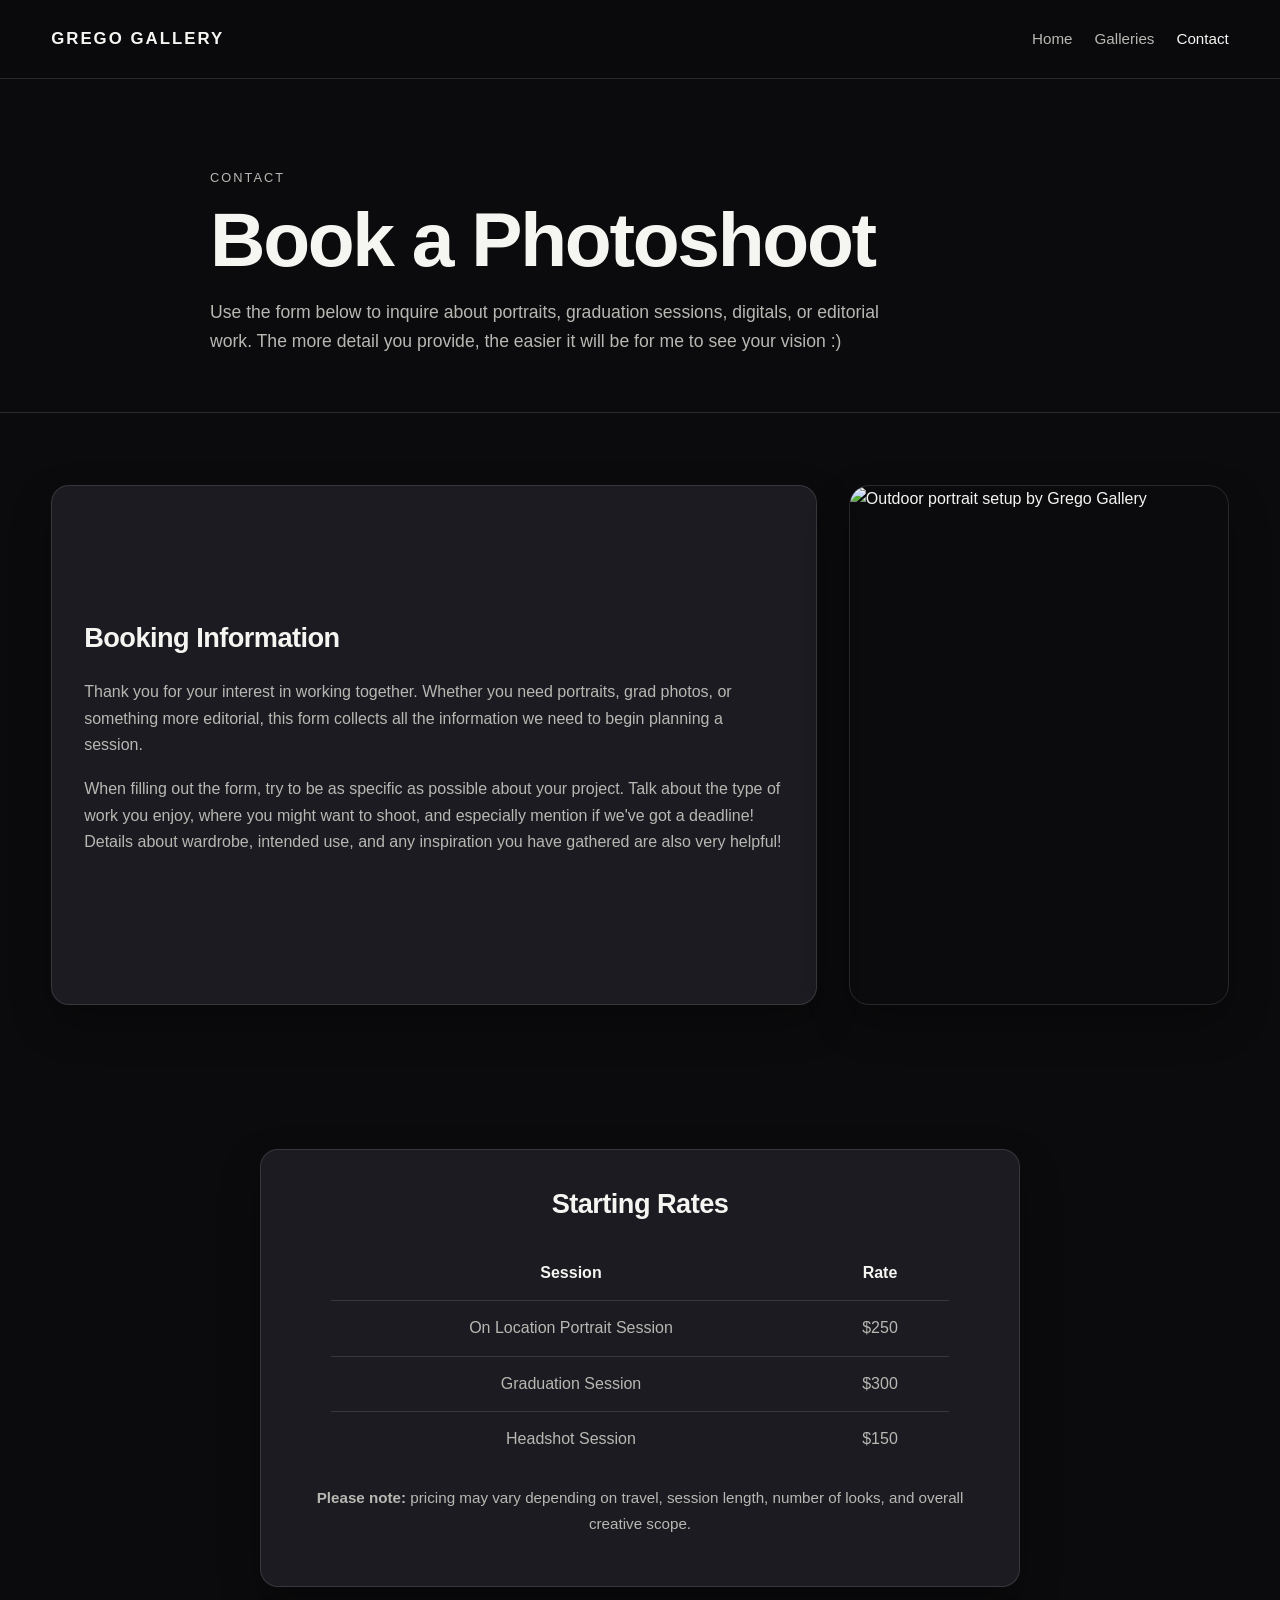
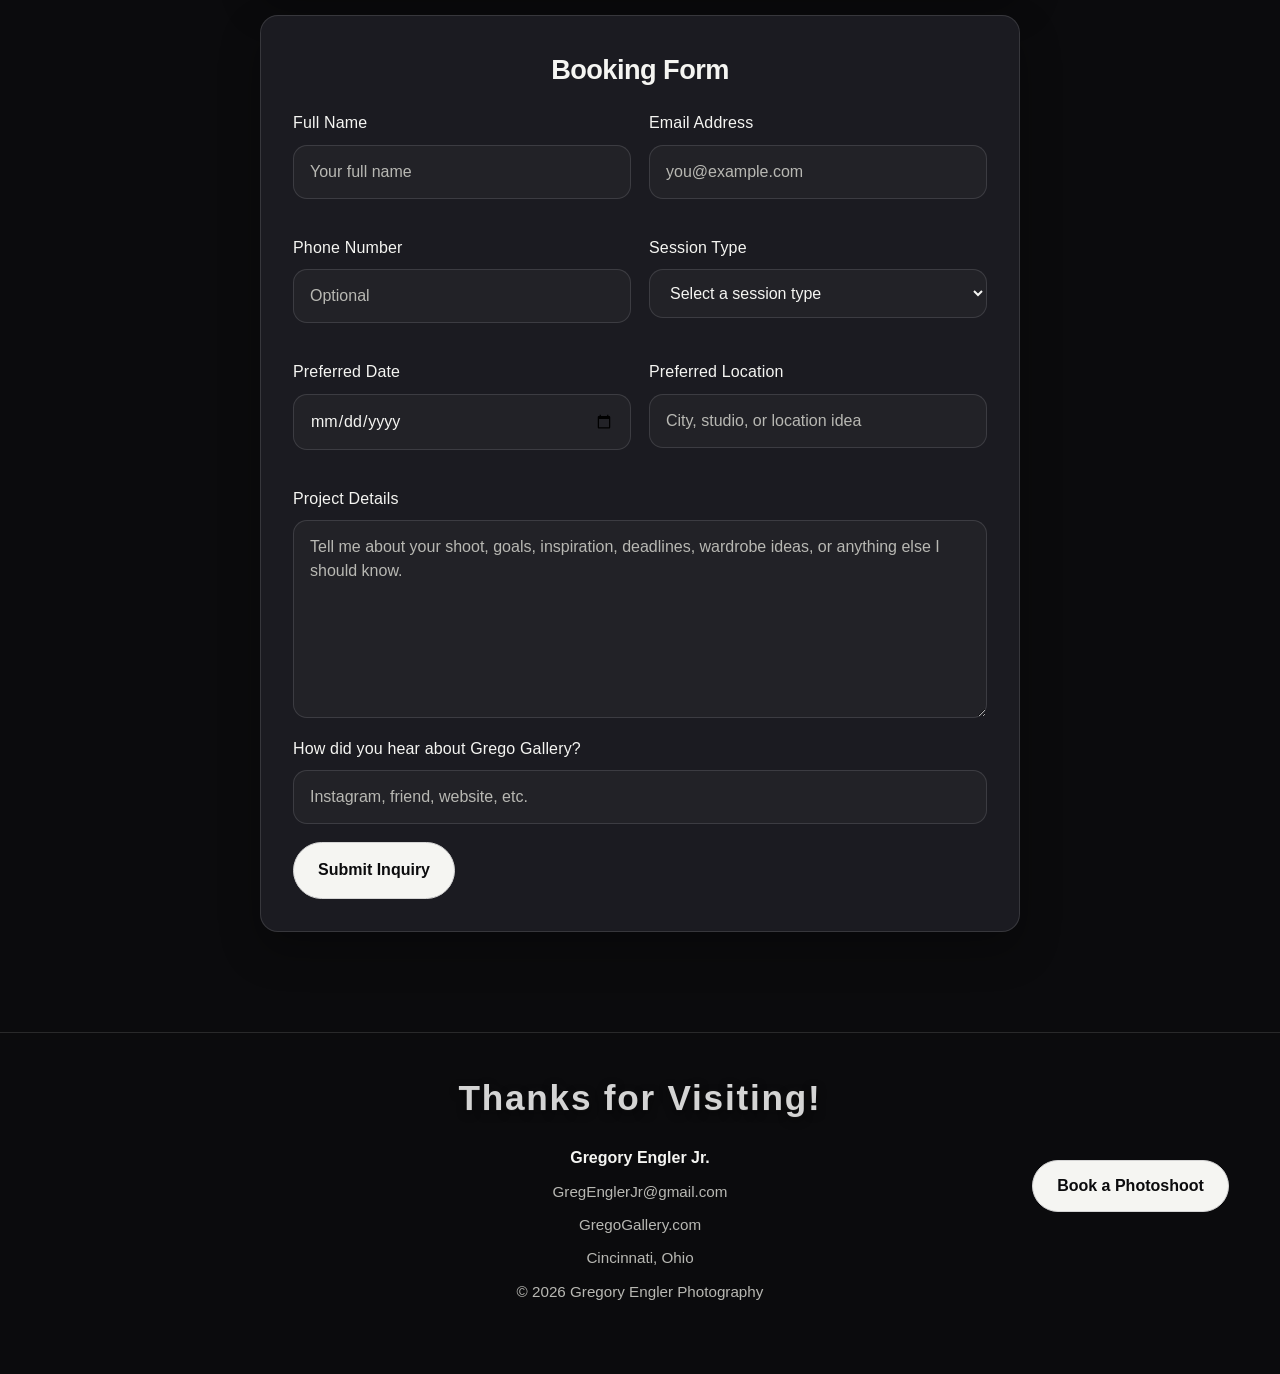
==== contact.html @ dfa32a02 "Add files via upload" ====
<!DOCTYPE html>
<html lang="en">
<head>
  <meta charset="UTF-8">
  <meta name="viewport" content="width=device-width, initial-scale=1.0">
  <title>Contact | Grego Gallery</title>
  <meta
    name="description"
    content="Book a photoshoot with Grego Gallery for portraits, graduation photos, editorials, and more."
  >
  <link rel="stylesheet" href="styles.css">
</head>
<body class="site-body">

  <header class="site-header">
    <div class="container header-inner">
      <a class="site-logo" href="index.html">Grego Gallery</a>

      <nav class="site-nav" aria-label="Main navigation">
        <ul class="nav-list">
          <li><a href="index.html">Home</a></li>
          <li><a href="galleries.html">Galleries</a></li>
          <li><a href="contact.html" aria-current="page">Contact</a></li>
        </ul>
      </nav>
    </div>
  </header>

  <main>

  <section class="page-hero">
    <div class="container hero-content contact-hero">
      <p class="eyebrow">Contact</p>
      <h1 class="page-title">Book a Photoshoot</h1>
      <p class="hero-intro">
        Use the form below to inquire about portraits, graduation sessions, digitals, or editorial work.
        The more detail you provide, the easier it will be for me to see your vision :)
      </p>
    </div>
  </section>

  <section class="about-section">
    <div class="container contact-top-layout">

      <div class="content-card booking-copy-card">
        <h2>Booking Information</h2>

        <p>
          Thank you for your interest in working together. Whether you need portraits, grad photos,
          or something more editorial, this form collects all the information we need to begin planning a session.
        </p>

        <p>
          When filling out the form, try to be as specific as possible about your project. Talk about the
          type of work you enjoy, where you might want to shoot, and especially mention if we've got a deadline!
          Details about wardrobe, intended use, and any inspiration you have gathered are also very helpful!
        </p>
      </div>

      <aside class="contact-image-column">
        <figure class="contact-feature-figure">
          <img
            class="contact-feature-image"
            src="images/FUJI2091-grego.gallery09.21.25-PSBW.jpg"
            alt="Outdoor portrait setup by Grego Gallery"
          >
        </figure>
      </aside>

    </div>
  </section>

  <section class="about-section centered-booking-section">
    <div class="container narrow-content">

      <div class="content-card booking-rates-card centered-card">
        <h2>Starting Rates</h2>

        <table class="booking-table booking-table-centered">
          <tr>
            <th>Session</th>
            <th>Rate</th>
          </tr>
          <tr>
            <td>On Location Portrait Session</td>
            <td>$250</td>
          </tr>
          <tr>
            <td>Graduation Session</td>
            <td>$300</td>
          </tr>
          <tr>
            <td>Headshot Session</td>
            <td>$150</td>
          </tr>
        </table>

        <p class="booking-note">
          <strong>Please note:</strong> pricing may vary depending on travel, session length,
          number of looks, and overall creative scope.
        </p>
      </div>

      <div class="content-card booking-form-card centered-card">
        <h2>Booking Form</h2>

        <form class="booking-form" action="#" method="post">
          <div class="form-row">
            <div class="form-group">
              <label for="full-name">Full Name</label>
              <input type="text" id="full-name" name="full-name" placeholder="Your full name" required>
            </div>

            <div class="form-group">
              <label for="email">Email Address</label>
              <input type="email" id="email" name="email" placeholder="you@example.com" required>
            </div>
          </div>

          <div class="form-row">
            <div class="form-group">
              <label for="phone">Phone Number</label>
              <input type="tel" id="phone" name="phone" placeholder="Optional">
            </div>

            <div class="form-group">
              <label for="session-type">Session Type</label>
              <select id="session-type" name="session-type" required>
                <option value="">Select a session type</option>
                <option value="portrait">Portrait Session</option>
                <option value="graduation">Graduation Session</option>
                <option value="headshot">Headshot Session</option>
                <option value="digitals">Model Digitals</option>
                <option value="editorial">Editorial / Creative Shoot</option>
              </select>
            </div>
          </div>

          <div class="form-row">
            <div class="form-group">
              <label for="preferred-date">Preferred Date</label>
              <input type="date" id="preferred-date" name="preferred-date">
            </div>

            <div class="form-group">
              <label for="location">Preferred Location</label>
              <input type="text" id="location" name="location" placeholder="City, studio, or location idea">
            </div>
          </div>

          <div class="form-group">
            <label for="project-details">Project Details</label>
            <textarea
              id="project-details"
              name="project-details"
              rows="7"
              placeholder="Tell me about your shoot, goals, inspiration, deadlines, wardrobe ideas, or anything else I should know."
              required
            ></textarea>
          </div>

          <div class="form-group">
            <label for="referral">How did you hear about Grego Gallery?</label>
            <input type="text" id="referral" name="referral" placeholder="Instagram, friend, website, etc.">
          </div>

          <button type="submit" class="button-primary">Submit Inquiry</button>
        </form>
      </div>

    </div>
  </section>

</main>

<footer class="site-footer">
  <div class="container footer-inner footer-grid">

    <div class="footer-spacer"></div>

    <div class="footer-text">
      <h2 class="footer-title">Thanks for Visiting!</h2>

      <p class="footer-name">Gregory Engler Jr.</p>

      <p class="footer-contact">
        <a href="mailto:GregEnglerJr@gmail.com">GregEnglerJr@gmail.com</a>
      </p>

      <p class="footer-site">
        <a href="https://www.gregogallery.com" target="_blank" rel="noopener noreferrer">
          GregoGallery.com
        </a>
      </p>

      <p class="footer-location">Cincinnati, Ohio</p>

      <p class="footer-copyright">© 2026 Gregory Engler Photography</p>
    </div>

    <div class="footer-cta">
      <a href="contact.html" class="footer-button">Book a Photoshoot</a>
    </div>

  </div>
</footer>

</body>
</html>
---- styles.css ----
:root {
  --bg: #0b0b0d;
  --surface: #141419;
  --surface-2: #1b1b21;
  --text: #f5f5f2;
  --muted: #b8b8b3;
  --line: rgba(255, 255, 255, 0.12);
  --accent: #d4d4d4;
  --max-width: 1180px;
  --narrow-width: 760px;
  --shadow: 0 18px 40px rgba(0, 0, 0, 0.28);
}

* {
  box-sizing: border-box;
}

html {
  scroll-behavior: smooth;
}

body.site-body {
  margin: 0;
  background: var(--bg);
  color: var(--text);
  font-family: "Helvetica Neue", Arial, sans-serif;
  line-height: 1.65;
}

img {
  max-width: 100%;
  display: block;
}

a {
  color: var(--text);
  text-decoration: none;
  transition: opacity 0.2s ease, color 0.2s ease;
}

a:hover {
  opacity: 0.8;
}

.container {
  width: min(var(--max-width), 92vw);
  margin: 0 auto;
}

.narrow-content {
  width: min(var(--narrow-width), 100%);
}

.site-header {
  border-bottom: 1px solid var(--line);
  background: rgba(11, 11, 13, 0.94);
  backdrop-filter: blur(10px);
  position: sticky;
  top: 0;
  z-index: 100;
}

.header-inner {
  min-height: 78px;
  display: flex;
  align-items: center;
  justify-content: space-between;
  gap: 24px;
}

.site-logo {
  font-size: 1.05rem;
  font-weight: 600;
  letter-spacing: 0.12em;
  text-transform: uppercase;
}

.site-nav .nav-list {
  list-style: none;
  display: flex;
  gap: 22px;
  margin: 0;
  padding: 0;
}

.site-nav a {
  color: var(--muted);
  font-size: 0.95rem;
}

.site-nav a[aria-current="page"] {
  color: var(--text);
}

.page-hero {
  padding: 88px 0 56px;
  border-bottom: 1px solid var(--line);
}

.hero-content {
  max-width: 860px;
}

.eyebrow {
  margin: 0 0 12px;
  color: var(--muted);
  text-transform: uppercase;
  letter-spacing: 0.16em;
  font-size: 0.8rem;
}

.page-title {
  margin: 0 0 18px;
  font-size: clamp(2.4rem, 6vw, 4.8rem);
  line-height: 1.04;
  letter-spacing: -0.03em;
}

.hero-intro {
  margin: 0;
  max-width: 700px;
  color: var(--muted);
  font-size: 1.1rem;
}

.about-section {
  padding: 72px 0;
}

.alt-section {
  background: var(--surface);
  border-top: 1px solid var(--line);
  border-bottom: 1px solid var(--line);
}

.about-grid {
  display: grid;
  grid-template-columns: 1fr 1.2fr;
  gap: 56px;
  align-items: start;
}

.about-image-wrap {
  position: relative;
}

.about-image {
  width: 100%;
  aspect-ratio: 4 / 5;
  object-fit: cover;
  border-radius: 20px;
  box-shadow: var(--shadow);
  border: 1px solid var(--line);
}

.about-text h2,
.content-card h2,
.narrow-content h2 {
  margin-top: 0;
  margin-bottom: 18px;
  font-size: 1.6rem;
  letter-spacing: -0.02em;
}

.about-text p,
.narrow-content p,
.content-card p {
  margin: 0 0 18px;
  color: var(--muted);
}

.two-column-content {
  display: grid;
  grid-template-columns: 1fr 1fr;
  gap: 28px;
}

.content-card {
  background: var(--surface-2);
  border: 1px solid var(--line);
  border-radius: 18px;
  padding: 28px;
}

.styled-list {
  margin: 0;
  padding-left: 20px;
  color: var(--muted);
}

.styled-list li + li {
  margin-top: 10px;
}

.closing-section {
  padding-bottom: 92px;
}


@media (max-width: 700px) {

  .footer-grid {
    grid-template-columns: 1fr;
    text-align: center;
  }

  .footer-cta {
    margin-top: 12px;
  }

}

@media (max-width: 900px) {
  .about-grid,
  .two-column-content {
    grid-template-columns: 1fr;
  }

  .header-inner {
    flex-direction: column;
    justify-content: center;
    padding: 16px 0;
  }

  .site-nav .nav-list {
    flex-wrap: wrap;
    justify-content: center;
    gap: 14px 18px;
  }

  .page-hero {
    padding: 68px 0 44px;
  }

  .about-section {
    padding: 56px 0;
  }
}

@media (max-width: 560px) {
  .page-title {
    font-size: 2.3rem;
  }

  .hero-intro {
    font-size: 1rem;
  }

  .content-card {
    padding: 22px;
  }
}
.gallery-page-intro {
  margin-bottom: 44px;
}

.gallery-block + .gallery-block {
  margin-top: 52px;
}

.gallery-header {
  margin-bottom: 18px;
}

.gallery-header h2 {
  margin: 0 0 8px;
  font-size: 1.7rem;
  letter-spacing: -0.02em;
}

.gallery-header p {
  margin: 0;
  color: var(--muted);
}

.swipe-gallery {
  display: grid;
  grid-auto-flow: column;
  grid-auto-columns: minmax(260px, 32%);
  gap: 18px;
  overflow-x: auto;
  padding-bottom: 10px;
  scroll-snap-type: x proximity;
  -webkit-overflow-scrolling: touch;
}

.swipe-gallery::-webkit-scrollbar {
  height: 10px;
}

.swipe-gallery::-webkit-scrollbar-thumb {
  background: rgba(255, 255, 255, 0.18);
  border-radius: 999px;
}

.swipe-gallery::-webkit-scrollbar-track {
  background: transparent;
}

.gallery-card {
  margin: 0;
  background: var(--surface-2);
  border: 1px solid var(--line);
  border-radius: 18px;
  overflow: hidden;
  box-shadow: var(--shadow);
  scroll-snap-align: start;
}

.gallery-card img {
  width: 100%;
  aspect-ratio: 4 / 5;
  object-fit: cover;
  display: block;
}

.gallery-card figcaption {
  padding: 14px 16px;
  color: var(--muted);
  font-size: 0.95rem;
}

@media (max-width: 900px) {
  .swipe-gallery {
    grid-auto-columns: 75%;
  }
}

@media (max-width: 560px) {
  .swipe-gallery {
    grid-auto-columns: 85%;
  }
}

.site-footer {
  border-top: 1px solid var(--line);
  padding: 36px 0 70px;
}

.footer-grid {
  display: grid;
  grid-template-columns: 1fr auto 1fr;
  align-items: center;
  gap: 24px;
}

.footer-spacer {
  min-height: 1px;
}

.footer-text {
  text-align: center;
  justify-self: center;
}

.footer-title {
  margin: 0 0 18px;
  font-size: 2.2rem;
  font-weight: 700;
  letter-spacing: 0.05em;
  color: #d4d4d4;
  text-shadow:
    0 1px 0 rgba(255,255,255,0.04),
    0 3px 8px rgba(0,0,0,0.6),
    0 0 18px rgba(255,255,255,0.05);
}

.footer-name {
  margin: 0 0 8px;
  font-weight: 600;
  color: var(--text);
}

.footer-contact,
.footer-site,
.footer-location,
.footer-copyright {
  margin: 8px 0 0;
  color: var(--muted);
  font-size: 0.95rem;
}

.footer-contact a,
.footer-site a {
  color: var(--muted);
  text-decoration: none;
}

.footer-contact a:hover,
.footer-site a:hover {
  color: var(--text);
}

.footer-cta {
  justify-self: end;
  align-self: center;
}

.footer-button {
  display: inline-block;
  padding: 12px 24px;
  border-radius: 999px;
  border: 1px solid var(--accent);
  background: var(--text);
  color: var(--bg);
  font-weight: 600;
  text-decoration: none;
  transition: transform 0.15s ease, opacity 0.15s ease;
}

.footer-button:hover {
  transform: translateY(-1px);
  opacity: 0.9;
}

@media (max-width: 900px) {
  .footer-grid {
    grid-template-columns: 1fr;
    text-align: center;
  }

  .footer-spacer {
    display: none;
  }

  .footer-text {
    justify-self: center;
  }

  .footer-cta {
    justify-self: center;
    margin-top: 12px;
  }
}

.contact-hero {
  text-align: left;
}

.contact-top-layout {
  display: grid;
  grid-template-columns: minmax(0, 1fr) minmax(320px, 380px);
  gap: 32px;
  align-items: stretch;
}

.booking-copy-card,
.booking-rates-card,
.booking-form-card {
  background: var(--surface-2);
  border: 1px solid var(--line);
  border-radius: 18px;
  padding: 32px;
  box-shadow: var(--shadow);
}

.booking-copy-card {
  display: flex;
  flex-direction: column;
  justify-content: center;
}

.booking-copy-card h2,
.booking-rates-card h2,
.booking-form-card h2 {
  margin-top: 0;
  margin-bottom: 18px;
  font-size: 1.7rem;
  letter-spacing: -0.02em;
}

.booking-copy-card p,
.booking-rates-card p,
.booking-form-card p {
  color: var(--muted);
}

.contact-image-column {
  position: relative;
}

.contact-feature-figure {
  margin: 0;
  height: 100%;
}

.contact-feature-image {
  width: 100%;
  height: 100%;
  min-height: 520px;
  object-fit: cover;
  border-radius: 20px;
  border: 1px solid var(--line);
  box-shadow: var(--shadow);
}

.centered-booking-section .narrow-content {
  max-width: 860px;
}

.centered-card {
  text-align: center;
  margin-bottom: 28px;
}

.booking-table {
  width: 100%;
  border-collapse: collapse;
  margin: 0 0 18px;
  background: transparent;
  border: 1px solid var(--line);
  border-radius: 14px;
  overflow: hidden;
}

.booking-table-centered {
  max-width: 620px;
  margin: 0 auto 18px;
}

.booking-table th,
.booking-table td {
  text-align: left;
  padding: 14px 16px;
  border-bottom: 1px solid var(--line);
}

.booking-table-centered th,
.booking-table-centered td {
  text-align: center;
}

.booking-table th {
  color: var(--text);
  font-weight: 600;
}

.booking-table td {
  color: var(--muted);
}

.booking-table tr:last-child td {
  border-bottom: none;
}

.booking-note {
  margin: 0;
  font-size: 0.95rem;
}

.booking-form {
  margin-top: 8px;
  text-align: left;
}

.form-row {
  display: grid;
  grid-template-columns: 1fr 1fr;
  gap: 18px;
  margin-bottom: 18px;
}

.form-group {
  display: flex;
  flex-direction: column;
  margin-bottom: 18px;
}
.form-group label {
  margin-bottom: 8px;
  color: var(--text);
  font-weight: 500;
  letter-spacing: 0.01em;
}

.form-group input,
.form-group select,
.form-group textarea {
  width: 100%;
  padding: 14px 16px;
  background: rgba(255, 255, 255, 0.03);
  color: var(--text);
  border: 1px solid var(--line);
  border-radius: 14px;
  font: inherit;
  line-height: 1.5;
  transition: border-color 0.2s ease, background 0.2s ease, transform 0.15s ease;
}

.form-group input::placeholder,
.form-group textarea::placeholder {
  color: var(--muted);
}

.form-group input:focus,
.form-group select:focus,
.form-group textarea:focus {
  outline: none;
  border-color: var(--accent);
  background: var(--surface);
}

.form-group textarea {
  resize: vertical;
  min-height: 180px;
}

.button-primary {
  display: inline-block;
  padding: 14px 24px;
  border: 1px solid var(--accent);
  border-radius: 999px;
  background: var(--text);
  color: var(--bg);
  font: inherit;
  font-weight: 600;
  cursor: pointer;
  transition: opacity 0.2s ease, transform 0.2s ease;
}

.button-primary:hover {
  opacity: 0.9;
  transform: translateY(-1px);
}

@media (max-width: 980px) {
  .contact-top-layout {
    grid-template-columns: 1fr;
  }

  .contact-feature-image {
    max-width: 520px;
    margin: 0 auto;
    min-height: unset;
    aspect-ratio: 4 / 5;
    height: auto;
  }
}

@media (max-width: 700px) {
  .form-row {
    grid-template-columns: 1fr;
  }

  .booking-copy-card,
  .booking-rates-card,
  .booking-form-card {
    padding: 24px;
  }

  .contact-hero {
    text-align: center;
  }

  .hero-intro {
    margin-left: auto;
    margin-right: auto;
  }

  .booking-form {
    text-align: left;
  }
}
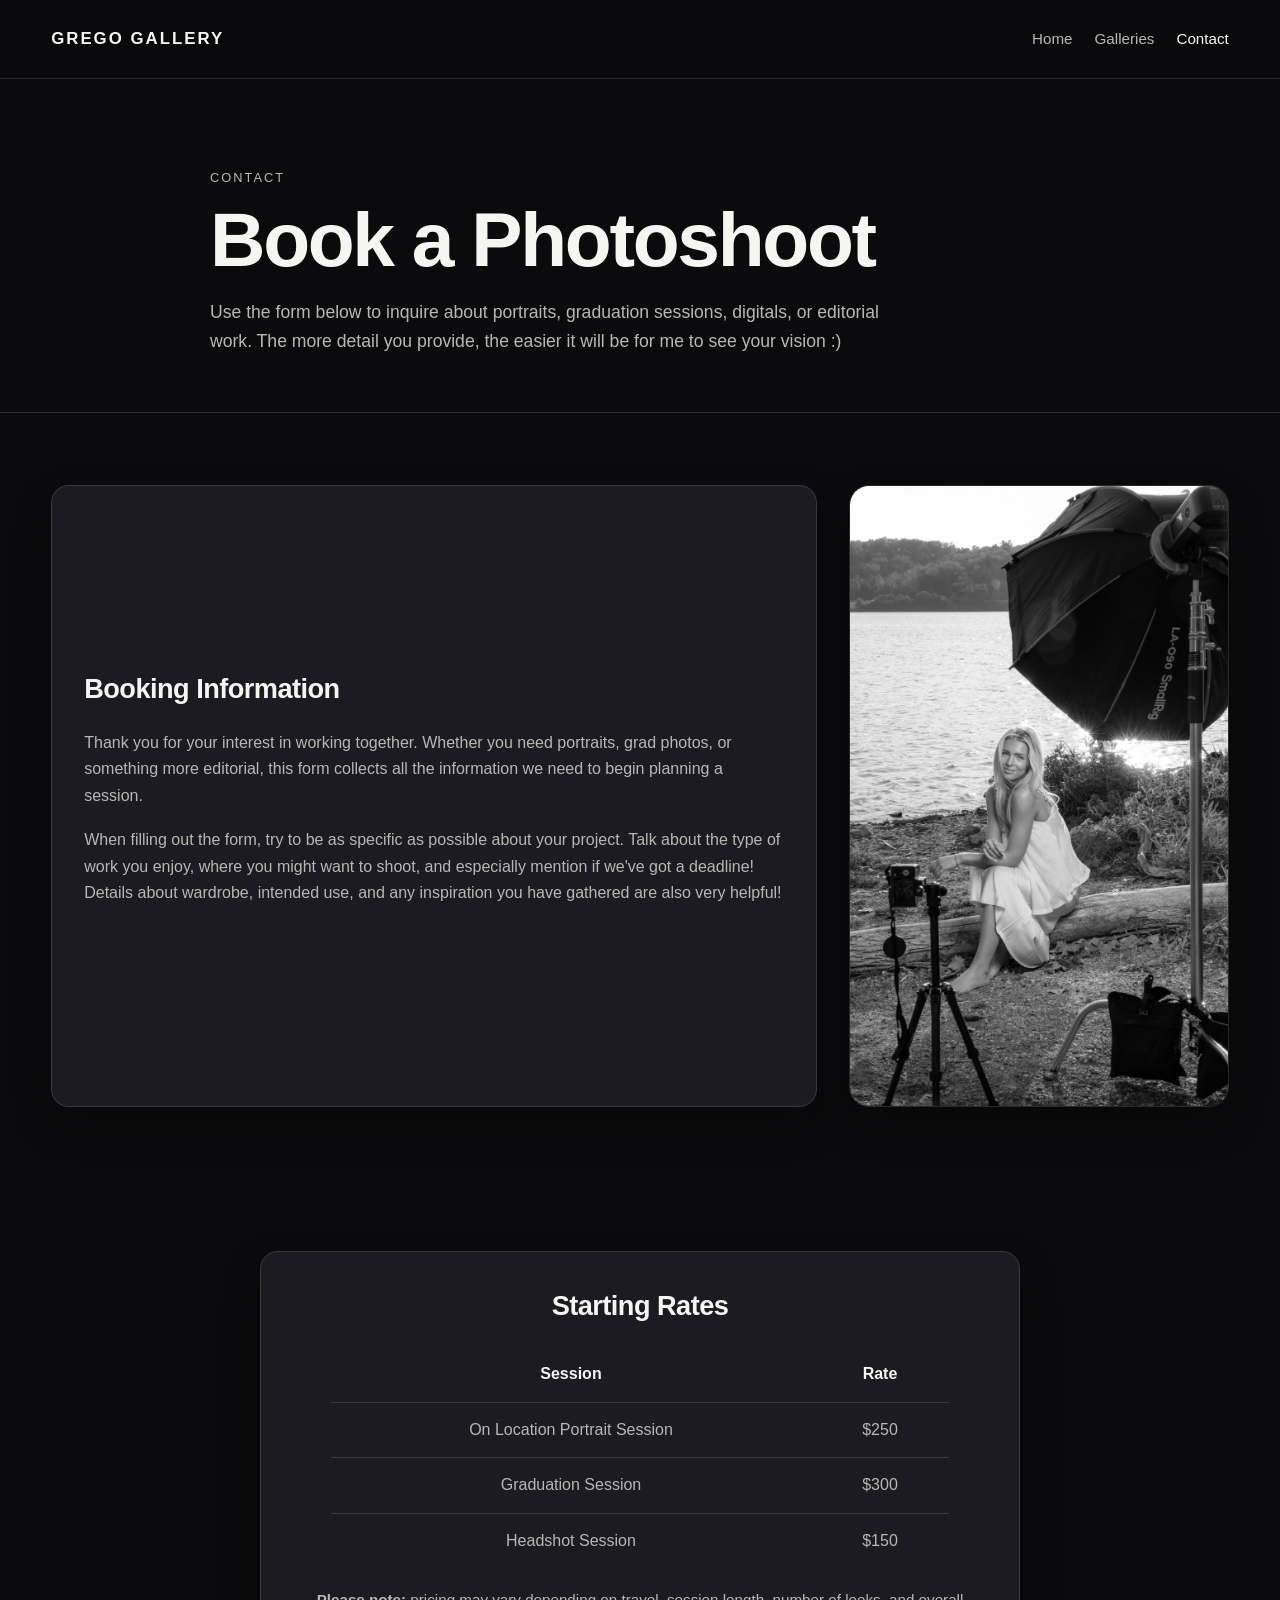
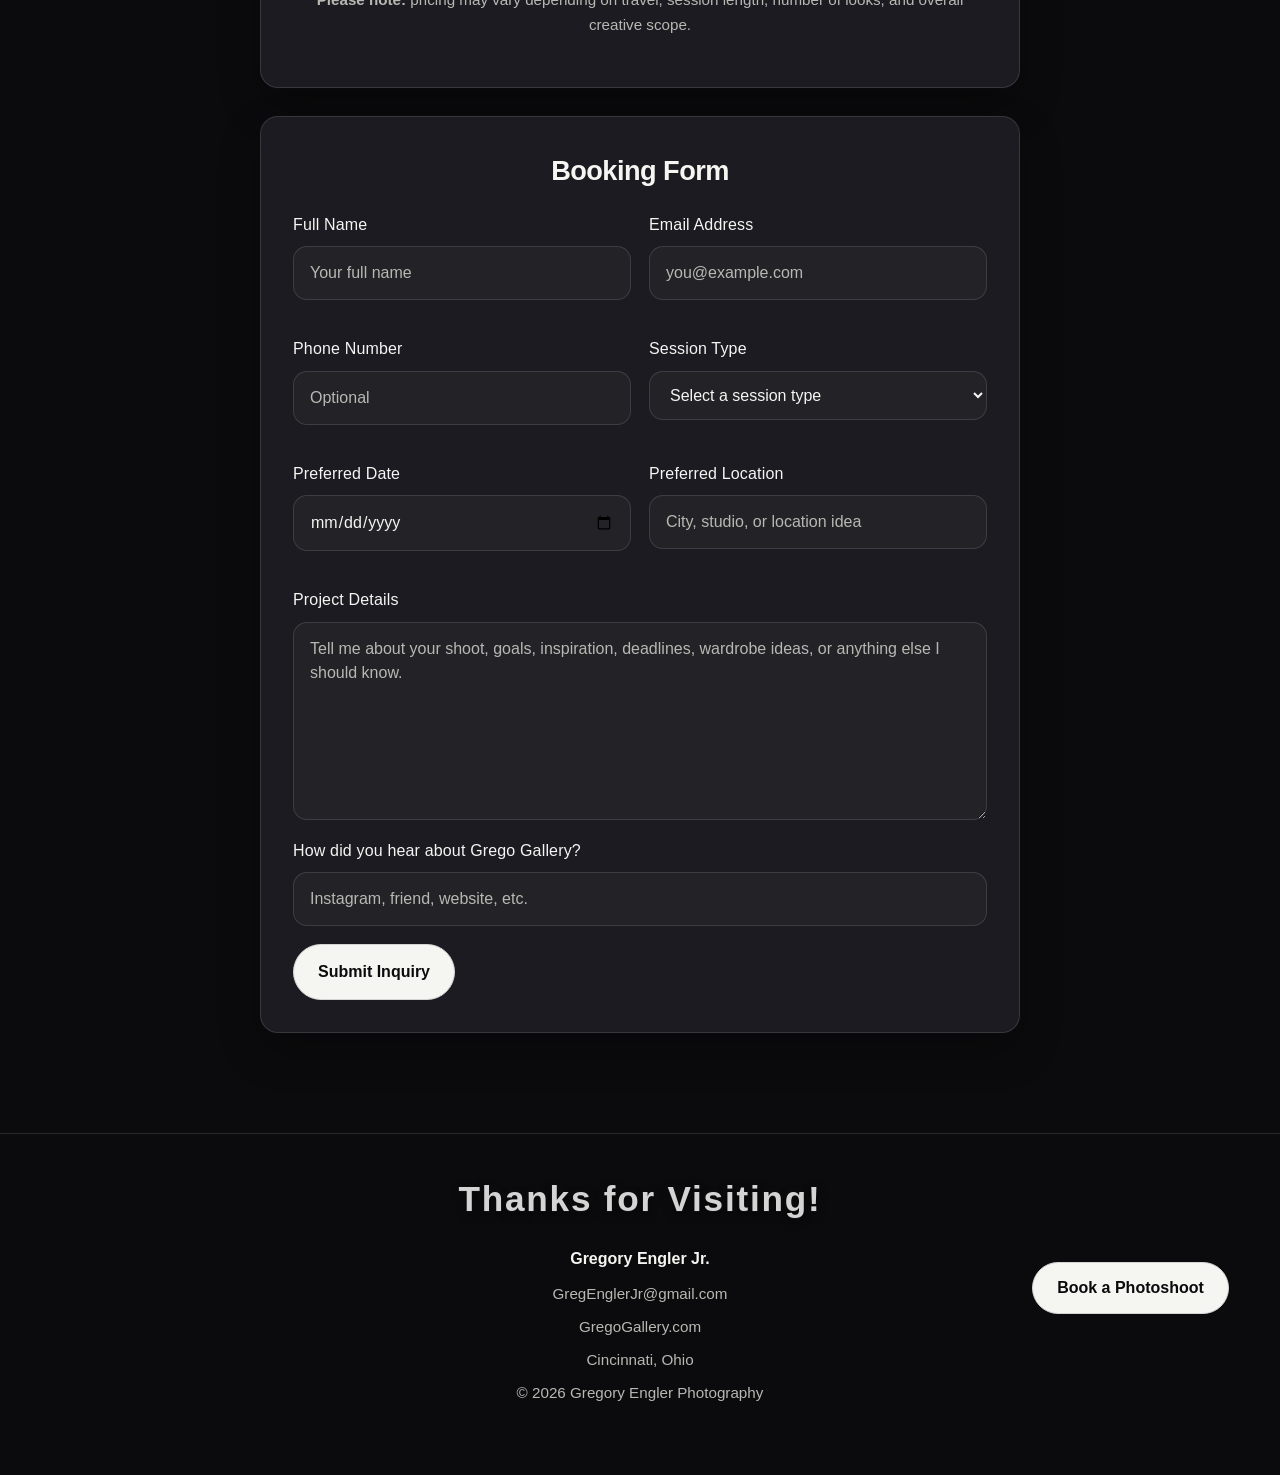
==== commit 75986f5e: "Add files via upload" ====
--- a/contact.html
+++ b/contact.html
@@ -61,7 +61,7 @@
         <figure class="contact-feature-figure">
           <img
             class="contact-feature-image"
-            src="images/FUJI2091-grego.gallery09.21.25-PSBW.jpg"
+            src="Images/FUJI2091-grego.gallery09.21.25-PSBW.jpg"
             alt="Outdoor portrait setup by Grego Gallery"
           >
         </figure>
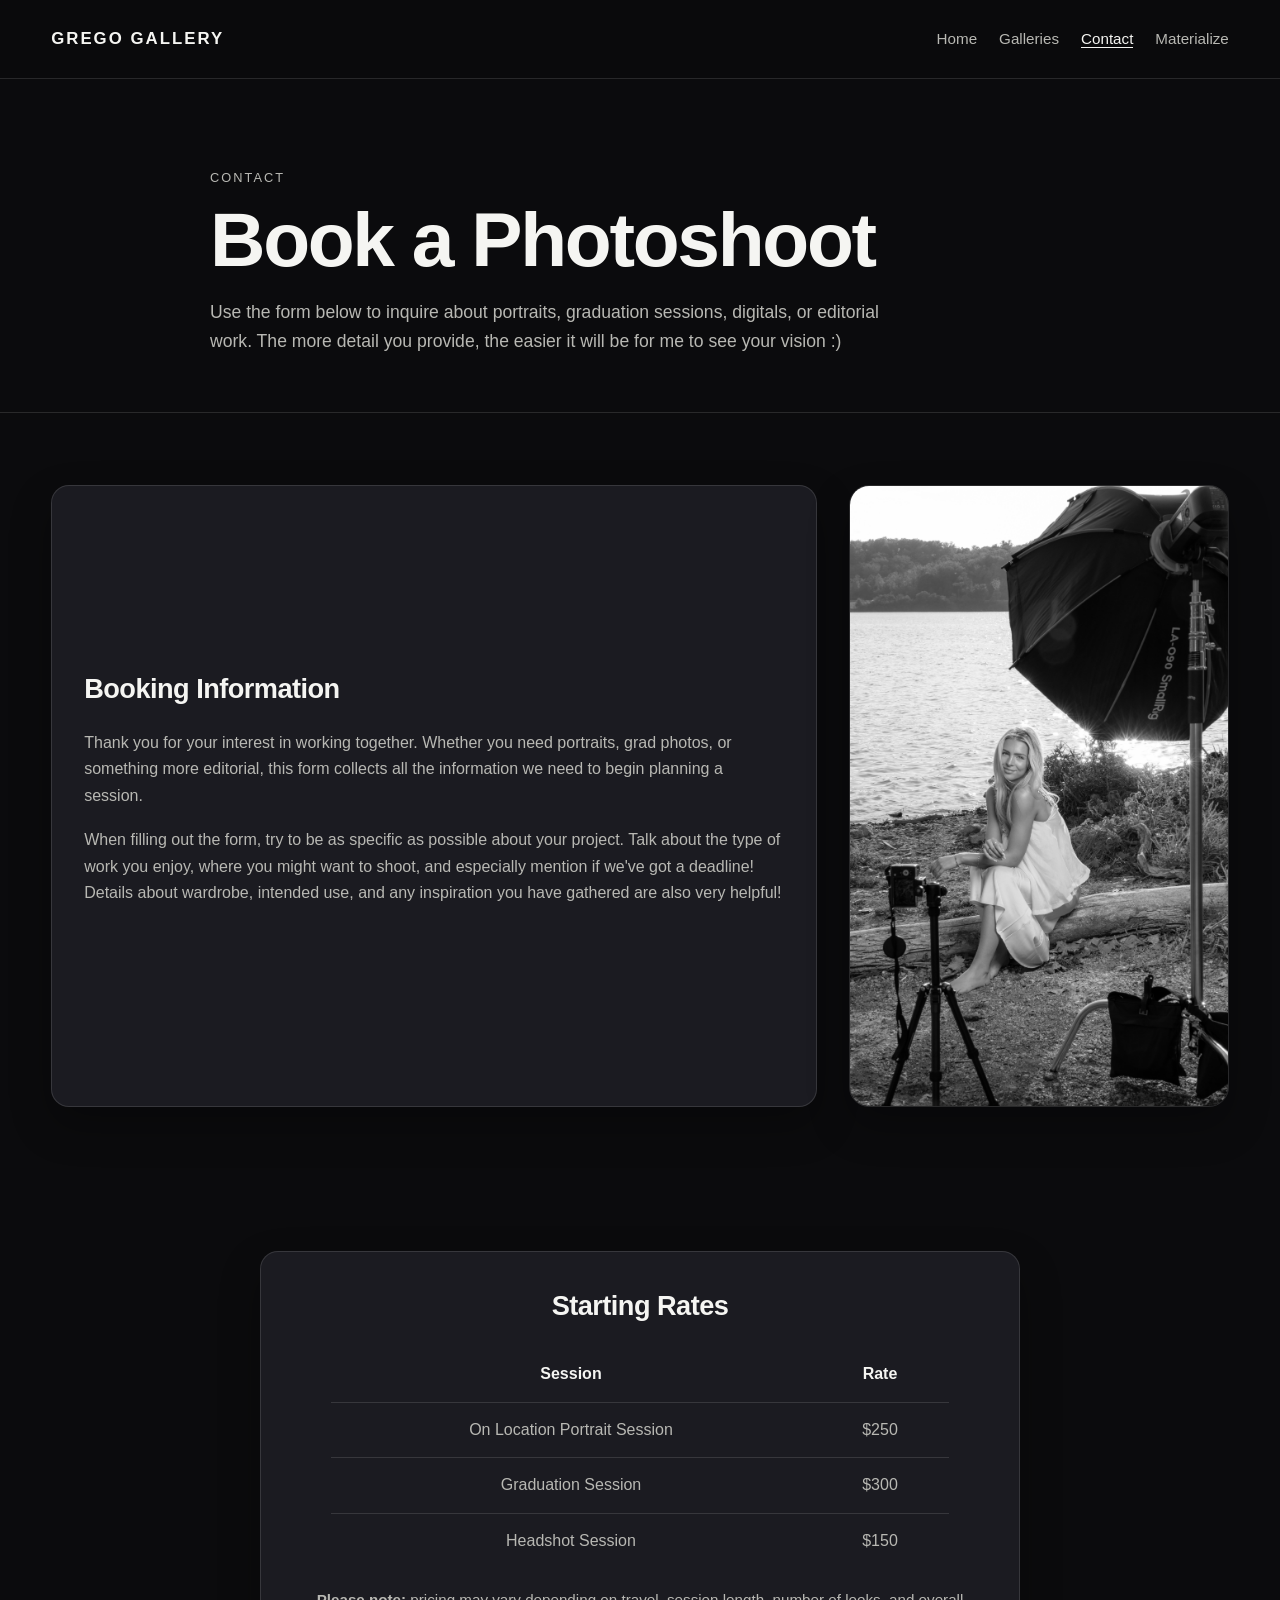
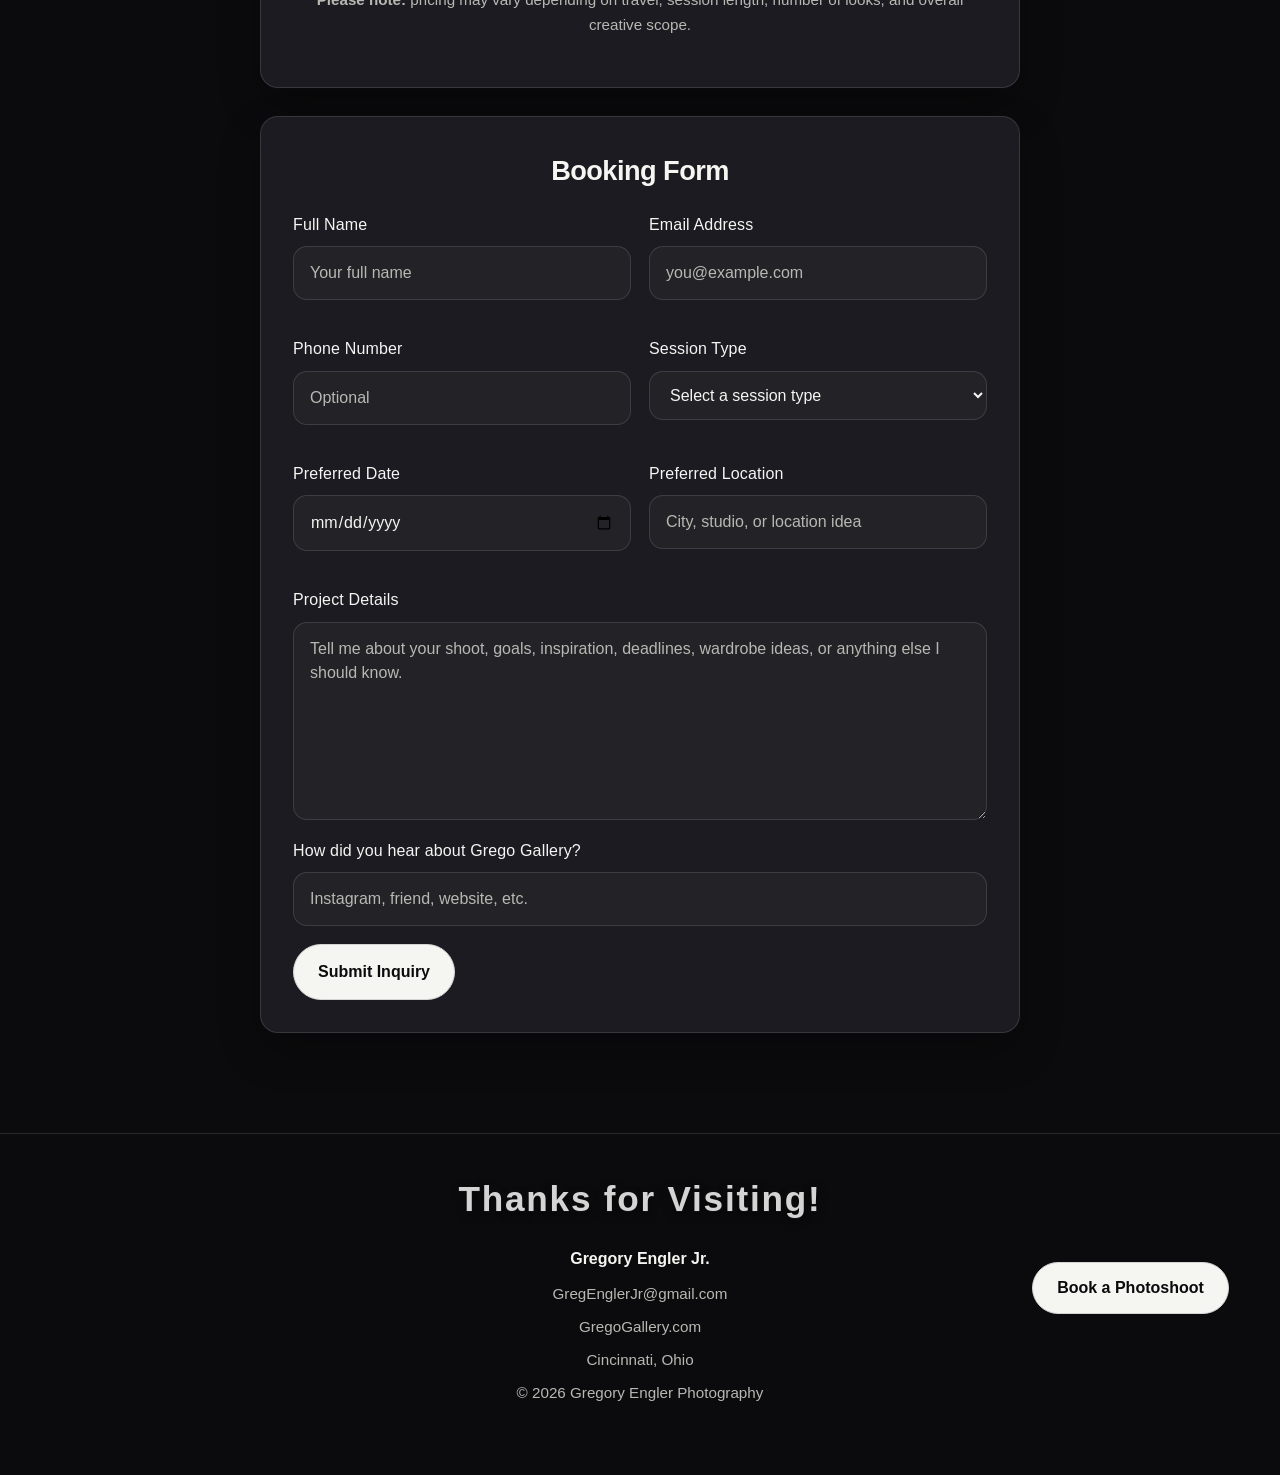
==== commit 180ed322: "Add files via upload" ====
--- a/contact.html
+++ b/contact.html
@@ -10,6 +10,7 @@
   >
   <link rel="stylesheet" href="styles.css">
 </head>
+<script src="script.js"></script>
 <body class="site-body">
 
   <header class="site-header">
@@ -18,9 +19,11 @@
 
       <nav class="site-nav" aria-label="Main navigation">
         <ul class="nav-list">
-          <li><a href="index.html">Home</a></li>
-          <li><a href="galleries.html">Galleries</a></li>
-          <li><a href="contact.html" aria-current="page">Contact</a></li>
+  <li><a href="index.html" id="nav-home">Home</a></li>
+  <li><a href="galleries.html" id="nav-galleries">Galleries</a></li>
+  <li><a href="contact.html" id="nav-contact">Contact</a></li>
+  <li><a href="materialize.html" id="nav-materialize">Materialize</a></li>
+</ul>
         </ul>
       </nav>
     </div>
@@ -104,7 +107,7 @@
       <div class="content-card booking-form-card centered-card">
         <h2>Booking Form</h2>
 
-        <form class="booking-form" action="#" method="post">
+        <form class="booking-form" id="booking-form" action="#" method="post">
           <div class="form-row">
             <div class="form-group">
               <label for="full-name">Full Name</label>
--- a/styles.css
+++ b/styles.css
@@ -9,6 +9,11 @@
   --max-width: 1180px;
   --narrow-width: 760px;
   --shadow: 0 18px 40px rgba(0, 0, 0, 0.28);
+}
+
+.nav-list a.active {
+  color: var(--text);
+  border-bottom: 1px solid var(--text);
 }
 
 * {
@@ -659,4 +664,162 @@
   .booking-form {
     text-align: left;
   }
+}
+/* Force header styling over Materialize */
+
+nav,
+.nav-wrapper {
+  background: transparent !important;
+  box-shadow: none !important;
+}
+
+.site-header {
+  background: rgba(11, 11, 13, 0.94) !important;
+  border-bottom: 1px solid var(--line);
+}
+
+.site-nav .nav-list {
+  display: flex !important;
+  justify-content: flex-end;
+  gap: 22px;
+  list-style: none;
+  margin: 0;
+  padding: 0;
+}
+
+.site-nav a {
+  color: var(--muted) !important;
+  text-decoration: none;
+}
+
+.site-nav a.active {
+  color: var(--text) !important;
+  border-bottom: 1px solid var(--text);
+}
+
+
+/* Exact header for Materialize page */
+
+.site-header {
+  border-bottom: 1px solid var(--line) !important;
+  background: rgba(11, 11, 13, 0.94) !important;
+  backdrop-filter: blur(10px);
+  position: sticky;
+  top: 0;
+  z-index: 100;
+}
+
+.site-header .container.header-inner {
+  width: min(var(--max-width), 92vw) !important;
+  min-height: 78px !important;
+  margin: 0 auto !important;
+  padding: 0 !important;
+  display: flex !important;
+  align-items: center !important;
+  justify-content: space-between !important;
+  gap: 24px !important;
+}
+
+.site-header nav,
+.site-header .nav-wrapper {
+  background: transparent !important;
+  box-shadow: none !important;
+  height: auto !important;
+  line-height: normal !important;
+}
+
+.site-header .site-nav {
+  height: auto !important;
+  line-height: normal !important;
+}
+
+.site-header .site-nav ul,
+.site-header .site-nav .nav-list {
+  list-style: none !important;
+  display: flex !important;
+  justify-content: flex-end !important;
+  align-items: center !important;
+  gap: 22px !important;
+  margin: 0 !important;
+  padding: 0 !important;
+  height: auto !important;
+}
+
+.site-header .site-nav li {
+  float: none !important;
+  line-height: normal !important;
+}
+
+.site-header .site-nav a {
+  display: inline-block !important;
+  height: auto !important;
+  line-height: normal !important;
+  padding: 0 !important;
+  color: var(--muted) !important;
+  font-size: 0.95rem !important;
+  text-decoration: none !important;
+}
+
+.site-header .site-nav a.active,
+.site-header .site-nav a[aria-current="page"] {
+  color: var(--text) !important;
+  border-bottom: 1px solid var(--text);
+}
+
+.site-header .site-logo {
+  font-size: 1.05rem !important;
+  font-weight: 600 !important;
+  letter-spacing: 0.12em !important;
+  text-transform: uppercase !important;
+  color: var(--text) !important;
+}
+
+@media (max-width: 900px) {
+  .site-header .container.header-inner {
+    flex-direction: column !important;
+    justify-content: center !important;
+    padding: 16px 0 !important;
+  }
+
+  .site-header .site-nav ul,
+  .site-header .site-nav .nav-list {
+    flex-wrap: wrap !important;
+    justify-content: center !important;
+    gap: 14px 18px !important;
+  }
+}
+.video-section-grid {
+  display: grid;
+  grid-template-columns: 1fr 1fr;
+  gap: 48px;
+  align-items: center;
+}
+
+.video-wrapper {
+  display: flex;
+  justify-content: center;
+}
+
+.video-wrapper video {
+  width: 100%;
+  max-width: 360px;
+  aspect-ratio: 9 / 16;
+  object-fit: cover;
+  border-radius: 18px;
+  border: 1px solid var(--line);
+  box-shadow: var(--shadow);
+}
+
+.video-text {
+  max-width: 520px;
+}
+
+@media (max-width: 900px) {
+  .video-section-grid {
+    grid-template-columns: 1fr;
+  }
+
+  .video-wrapper {
+    margin-top: 20px;
+  }
 }
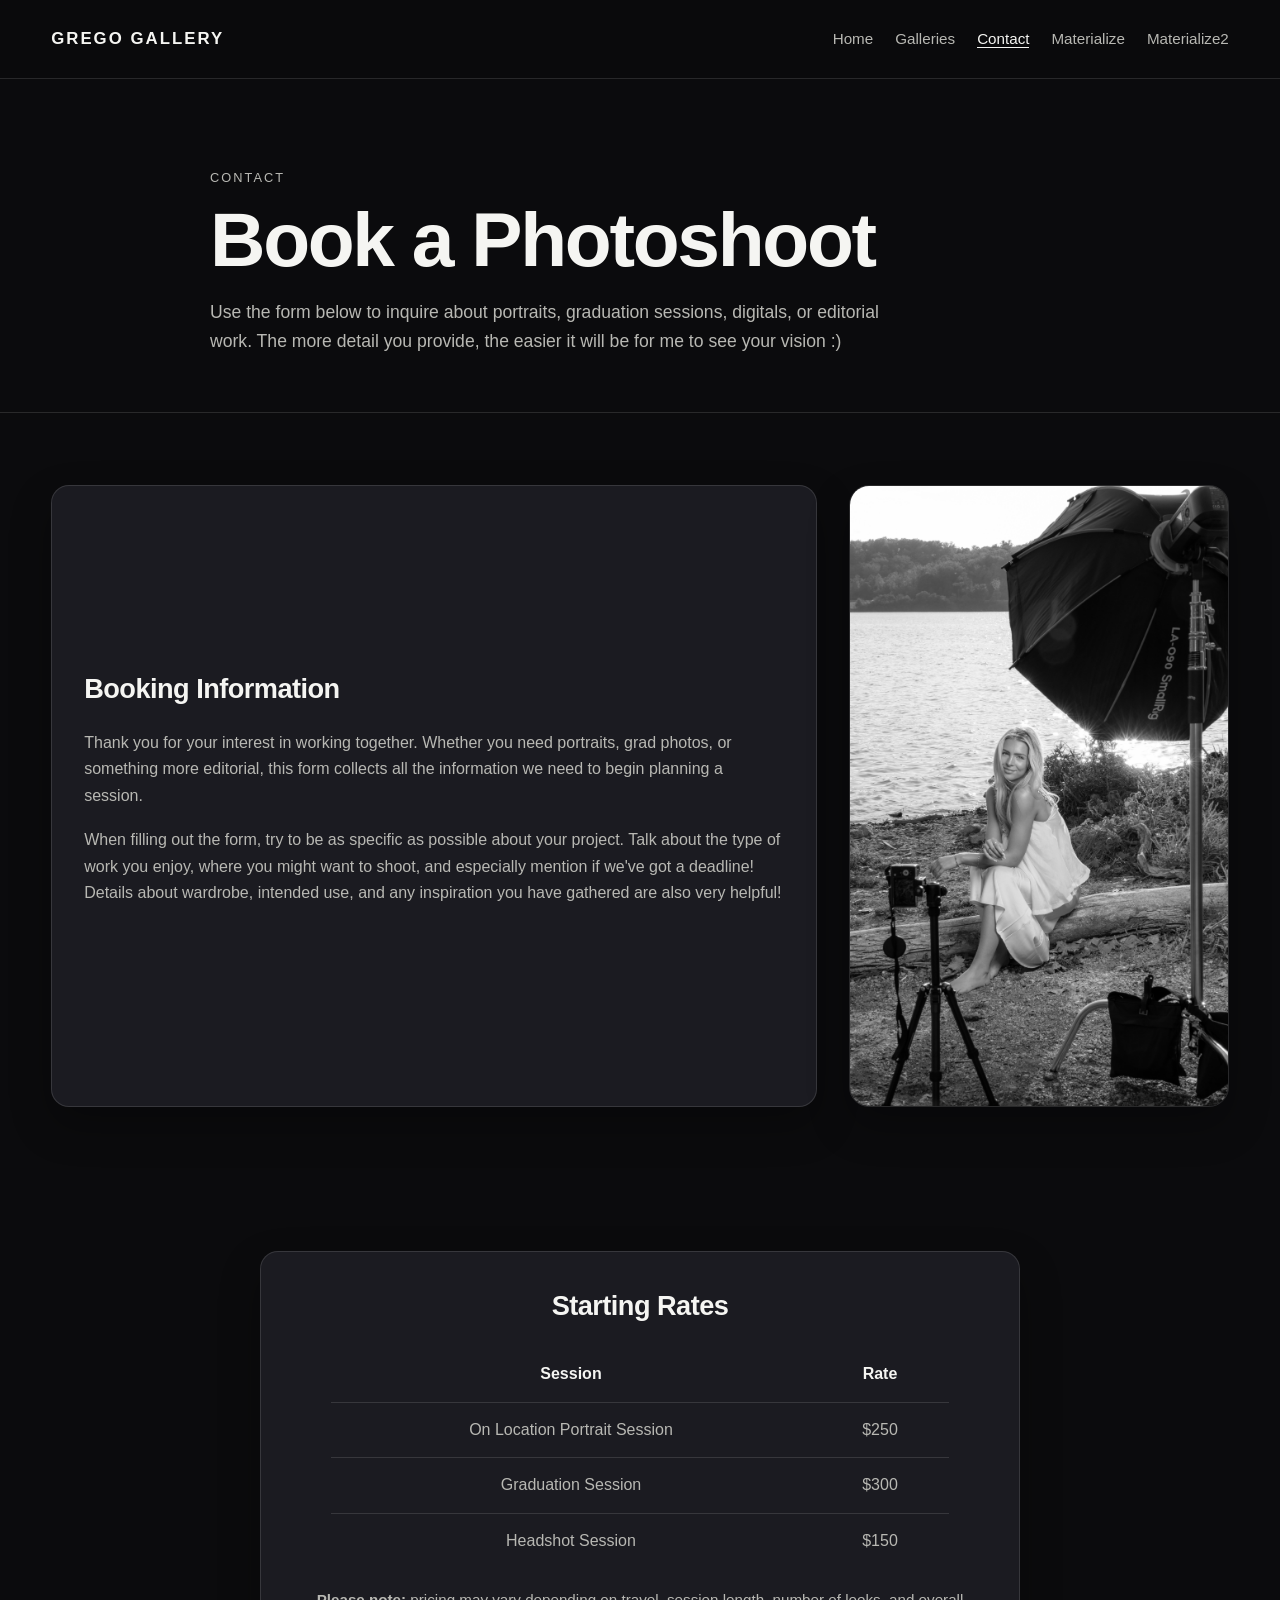
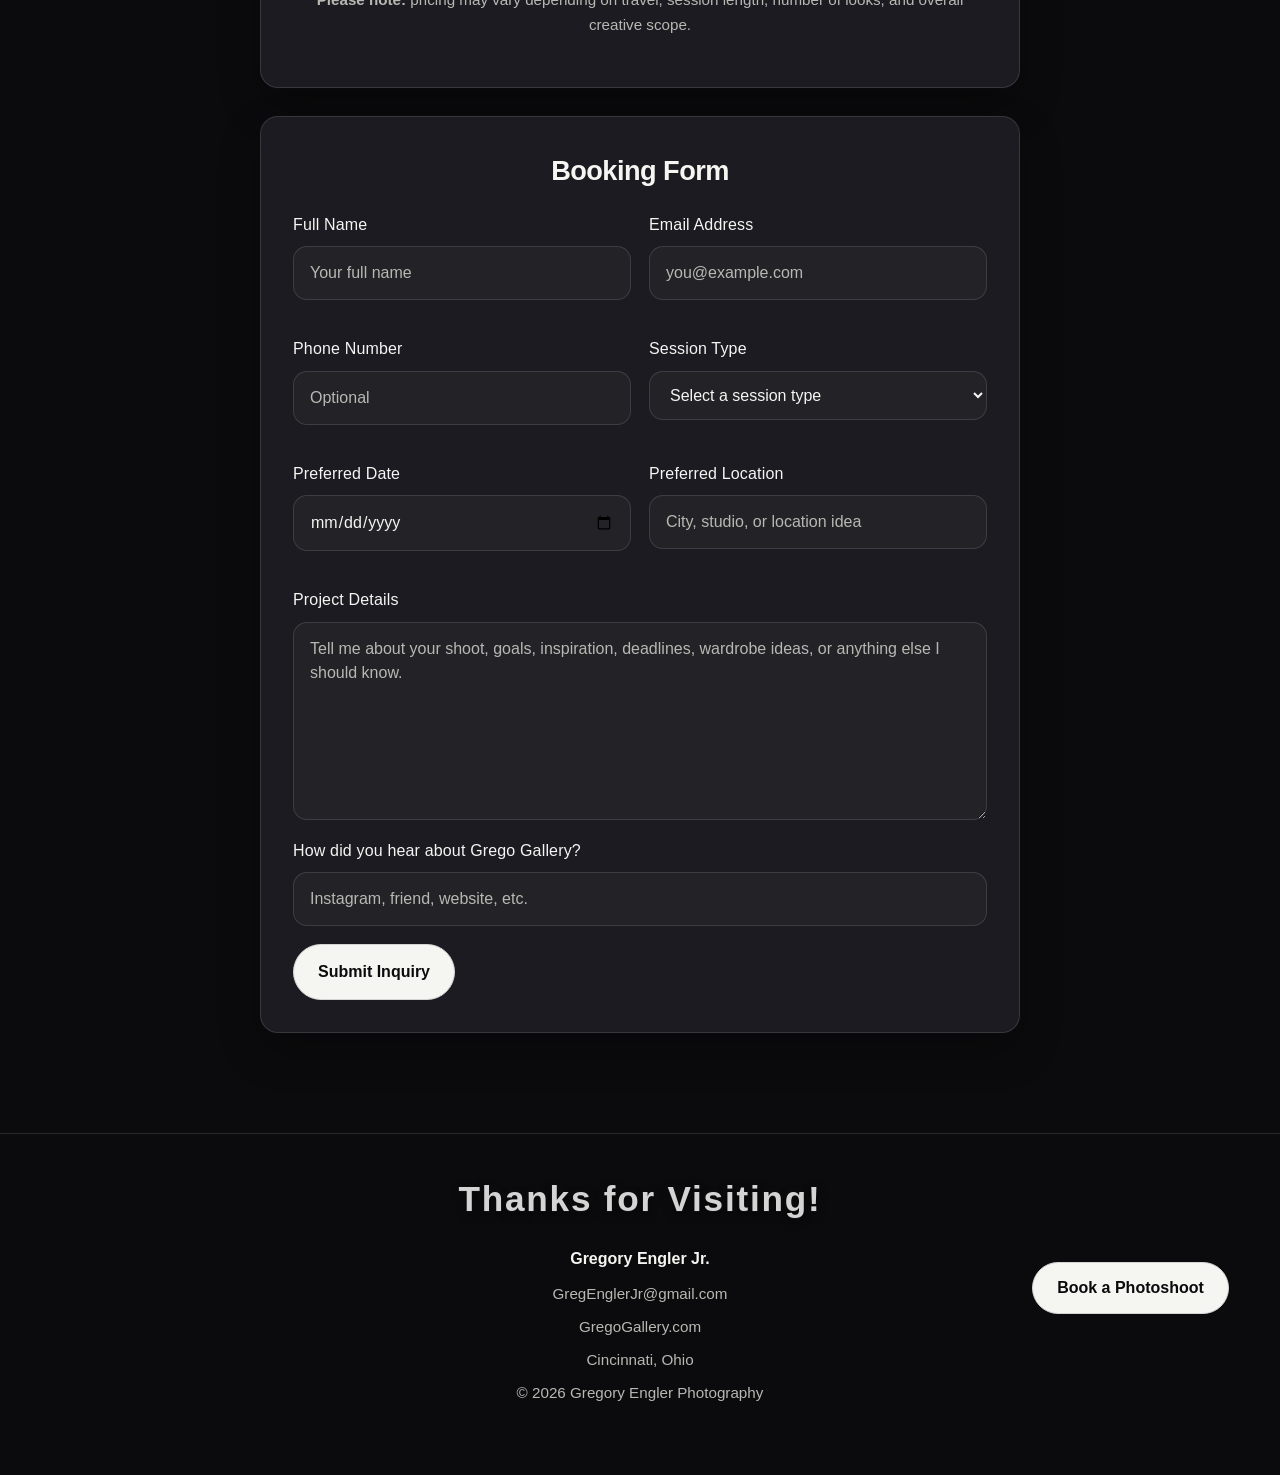
==== commit f76862ad: "Add files via upload" ====
--- a/contact.html
+++ b/contact.html
@@ -23,6 +23,7 @@
   <li><a href="galleries.html" id="nav-galleries">Galleries</a></li>
   <li><a href="contact.html" id="nav-contact">Contact</a></li>
   <li><a href="materialize.html" id="nav-materialize">Materialize</a></li>
+  <li><a href="Materialize2.html" id="nav-materialize2">Materialize2</a></li>
 </ul>
         </ul>
       </nav>
--- a/styles.css
+++ b/styles.css
@@ -665,6 +665,43 @@
     text-align: left;
   }
 }
+
+.video-section-grid {
+  display: grid;
+  grid-template-columns: 1fr 1fr;
+  gap: 48px;
+  align-items: center;
+}
+
+.video-text {
+  max-width: 520px;
+}
+
+.video-wrapper {
+  display: flex;
+  justify-content: center;
+}
+
+.video-wrapper video {
+  width: 100%;
+  max-width: 360px;
+  aspect-ratio: 9 / 16;
+  border-radius: 18px;
+  border: 1px solid var(--line);
+  box-shadow: var(--shadow);
+  background: #000;
+}
+
+@media (max-width: 900px) {
+  .video-section-grid {
+    grid-template-columns: 1fr;
+  }
+
+  .video-wrapper {
+    margin-top: 20px;
+  }
+}
+
 /* Force header styling over Materialize */
 
 nav,
@@ -787,39 +824,4 @@
     justify-content: center !important;
     gap: 14px 18px !important;
   }
-}
-.video-section-grid {
-  display: grid;
-  grid-template-columns: 1fr 1fr;
-  gap: 48px;
-  align-items: center;
-}
-
-.video-wrapper {
-  display: flex;
-  justify-content: center;
-}
-
-.video-wrapper video {
-  width: 100%;
-  max-width: 360px;
-  aspect-ratio: 9 / 16;
-  object-fit: cover;
-  border-radius: 18px;
-  border: 1px solid var(--line);
-  box-shadow: var(--shadow);
-}
-
-.video-text {
-  max-width: 520px;
-}
-
-@media (max-width: 900px) {
-  .video-section-grid {
-    grid-template-columns: 1fr;
-  }
-
-  .video-wrapper {
-    margin-top: 20px;
-  }
 }
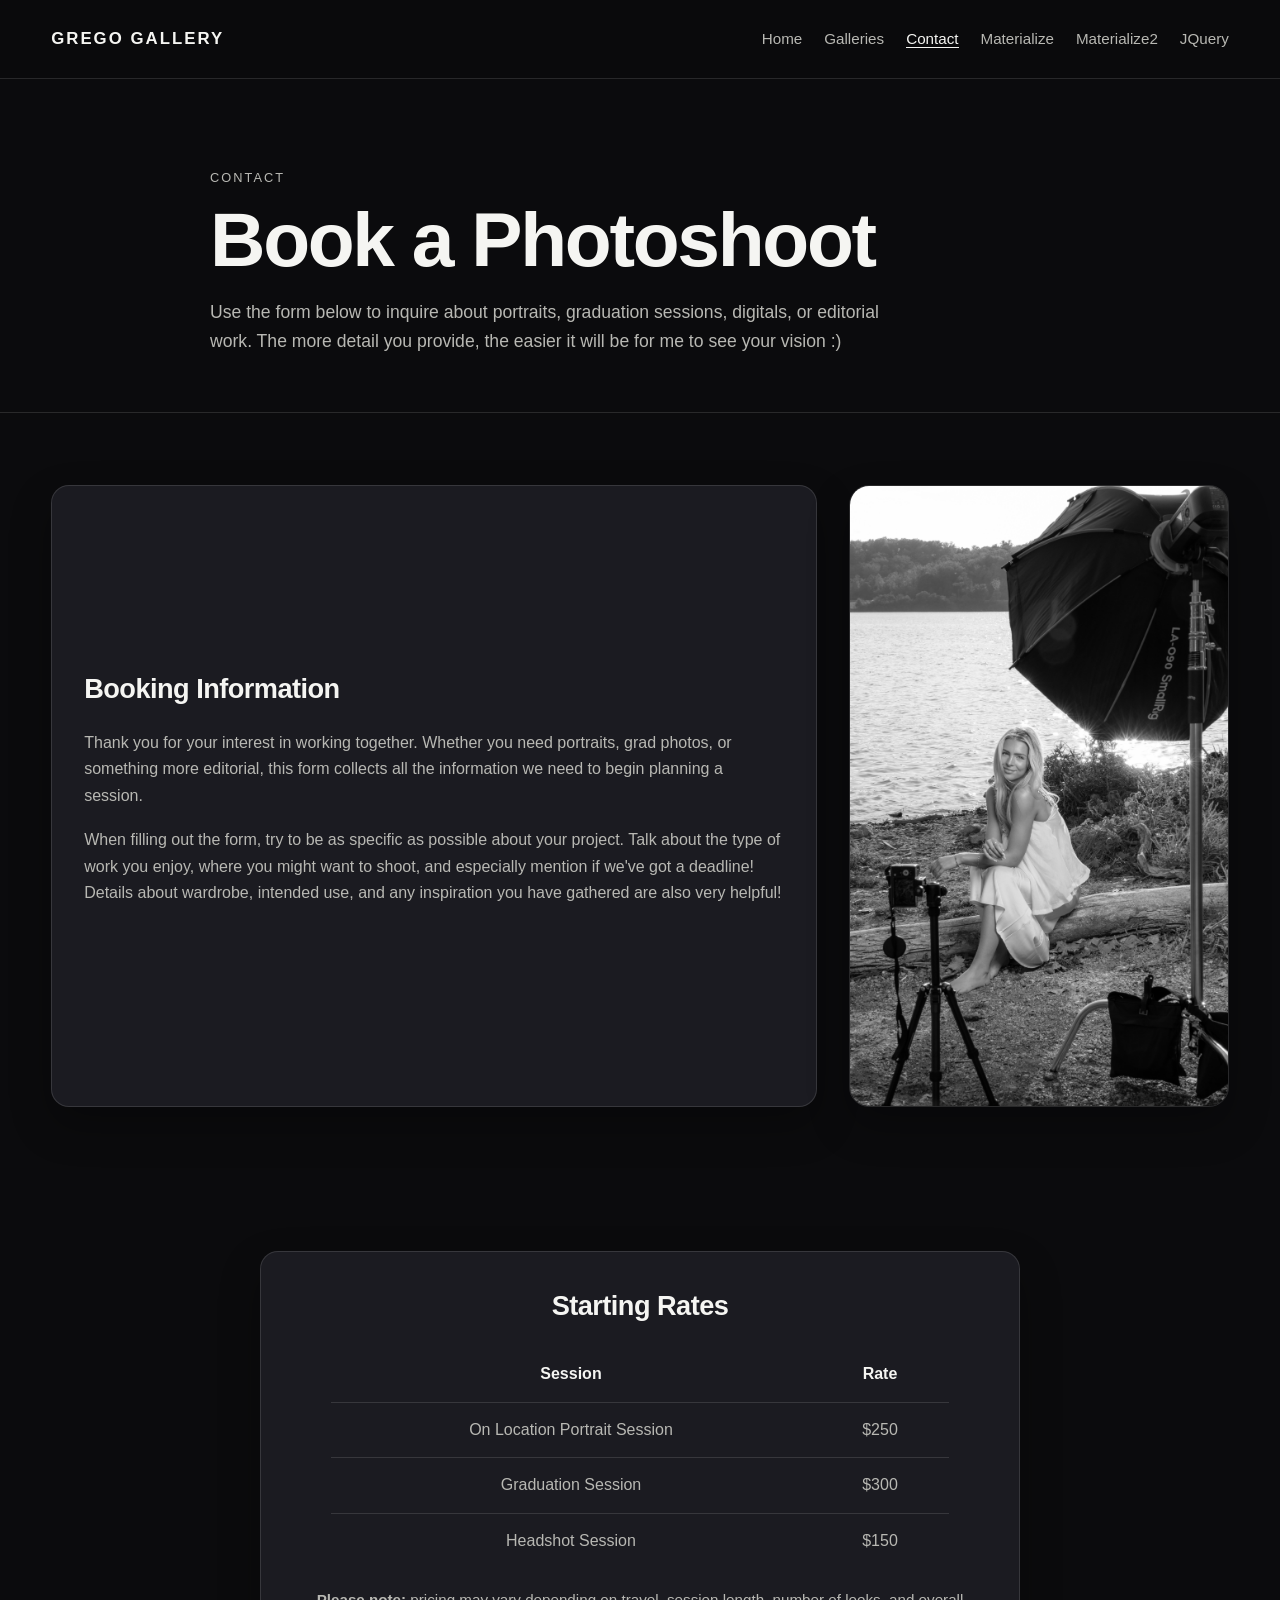
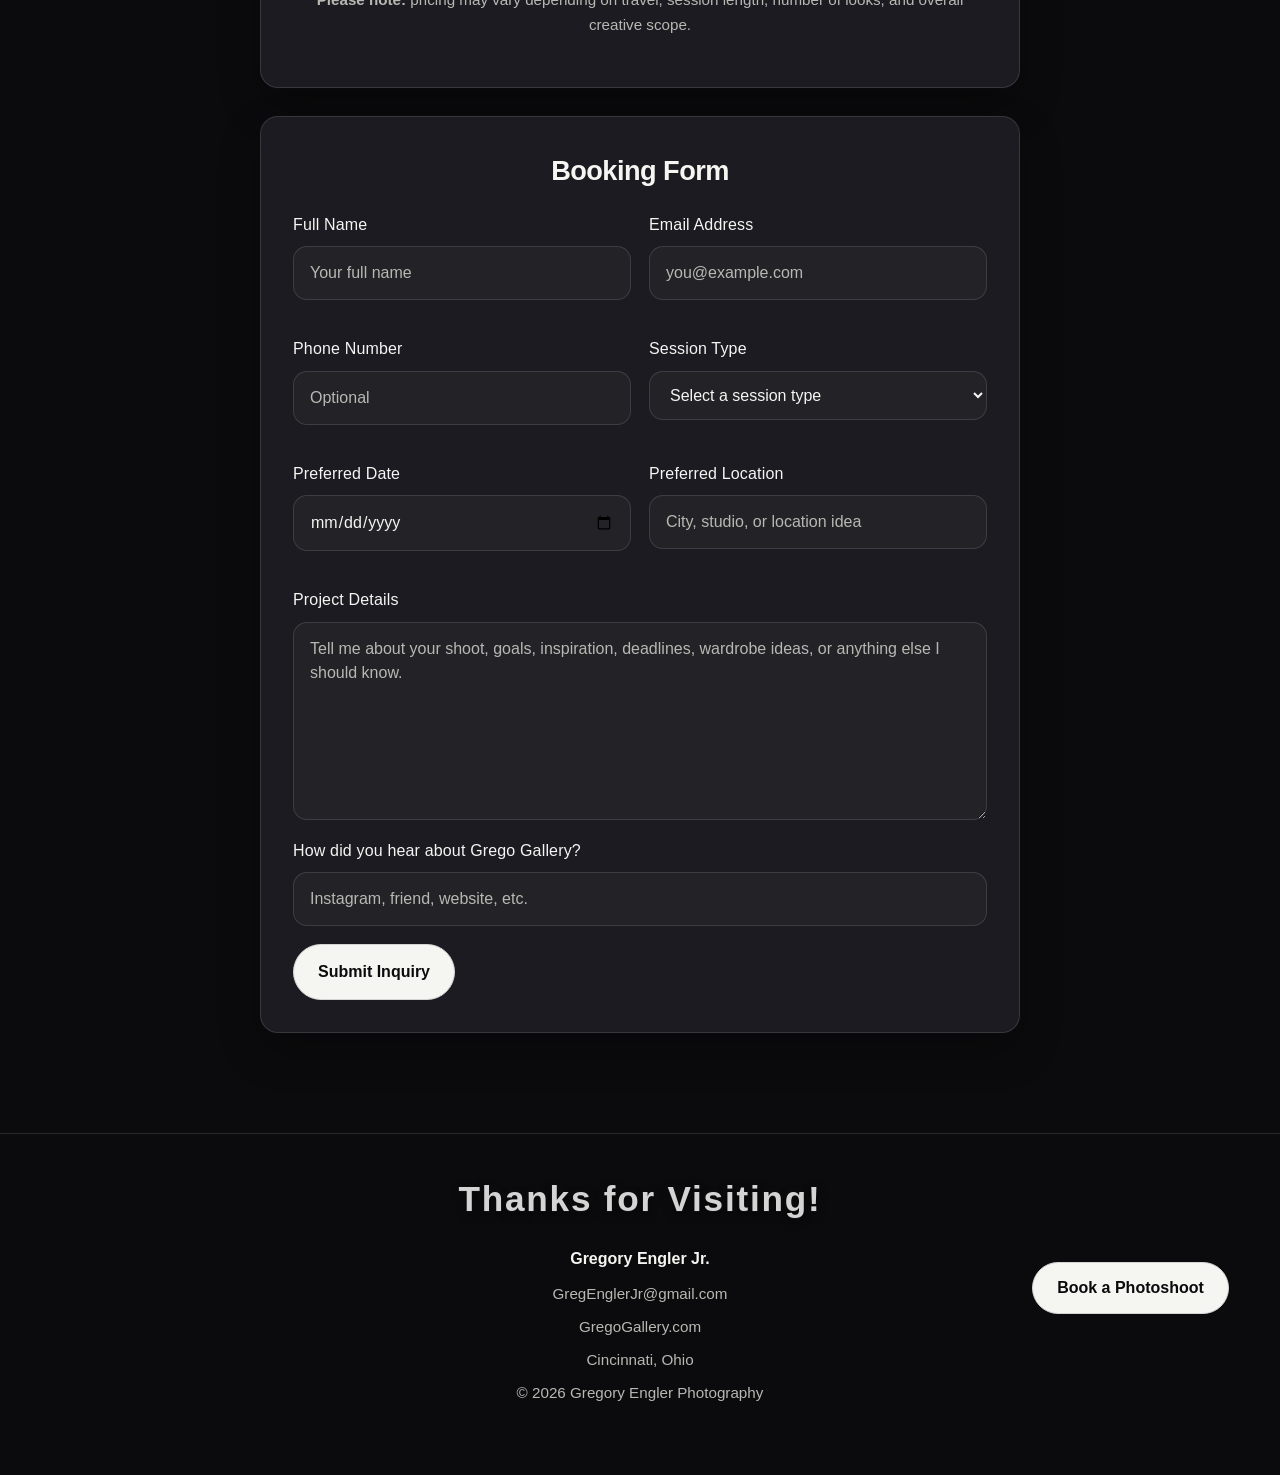
==== commit 441c9046: "Add files via upload" ====
--- a/contact.html
+++ b/contact.html
@@ -23,7 +23,8 @@
   <li><a href="galleries.html" id="nav-galleries">Galleries</a></li>
   <li><a href="contact.html" id="nav-contact">Contact</a></li>
   <li><a href="materialize.html" id="nav-materialize">Materialize</a></li>
-  <li><a href="Materialize2.html" id="nav-materialize2">Materialize2</a></li>
+  <li><a href="materialize2.html" id="nav-materialize2">Materialize2</a></li>
+  <li><a href="JQuery.html" id="nav-JQuery">JQuery</a></li>
 </ul>
         </ul>
       </nav>
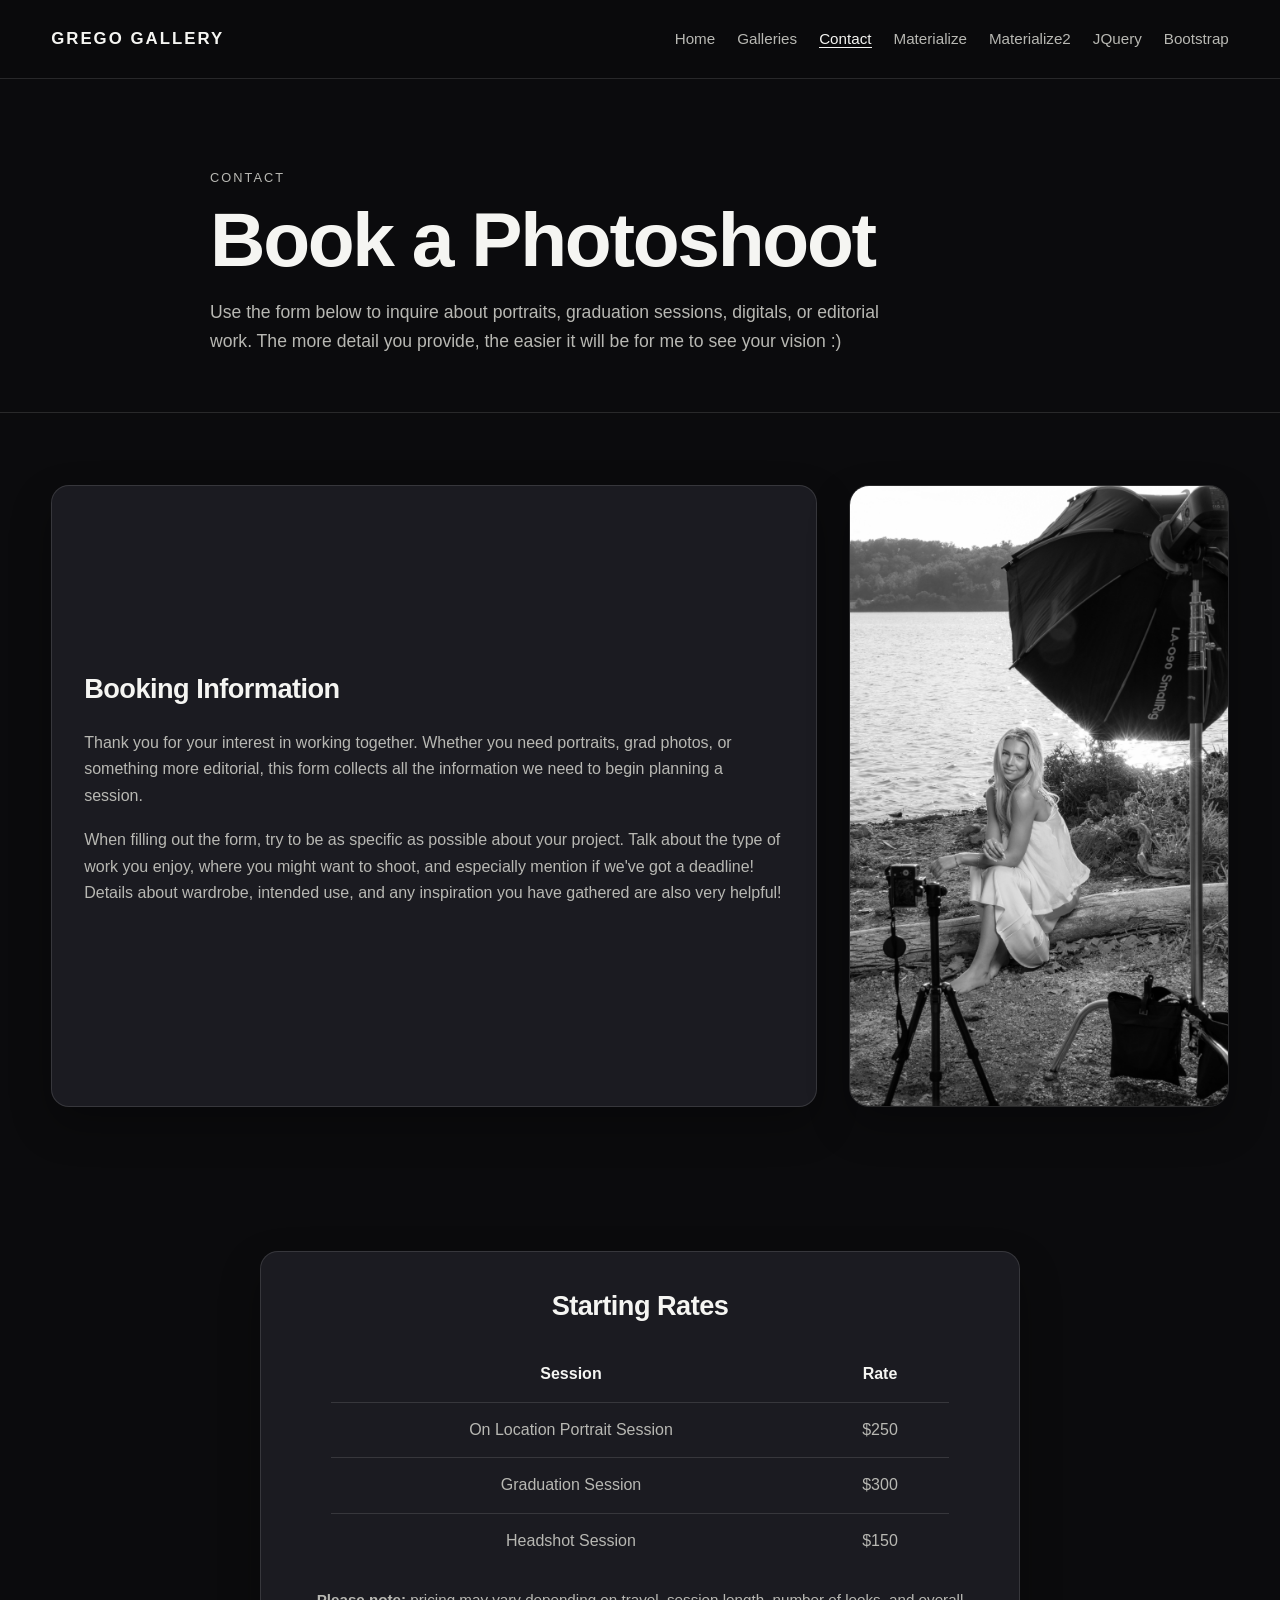
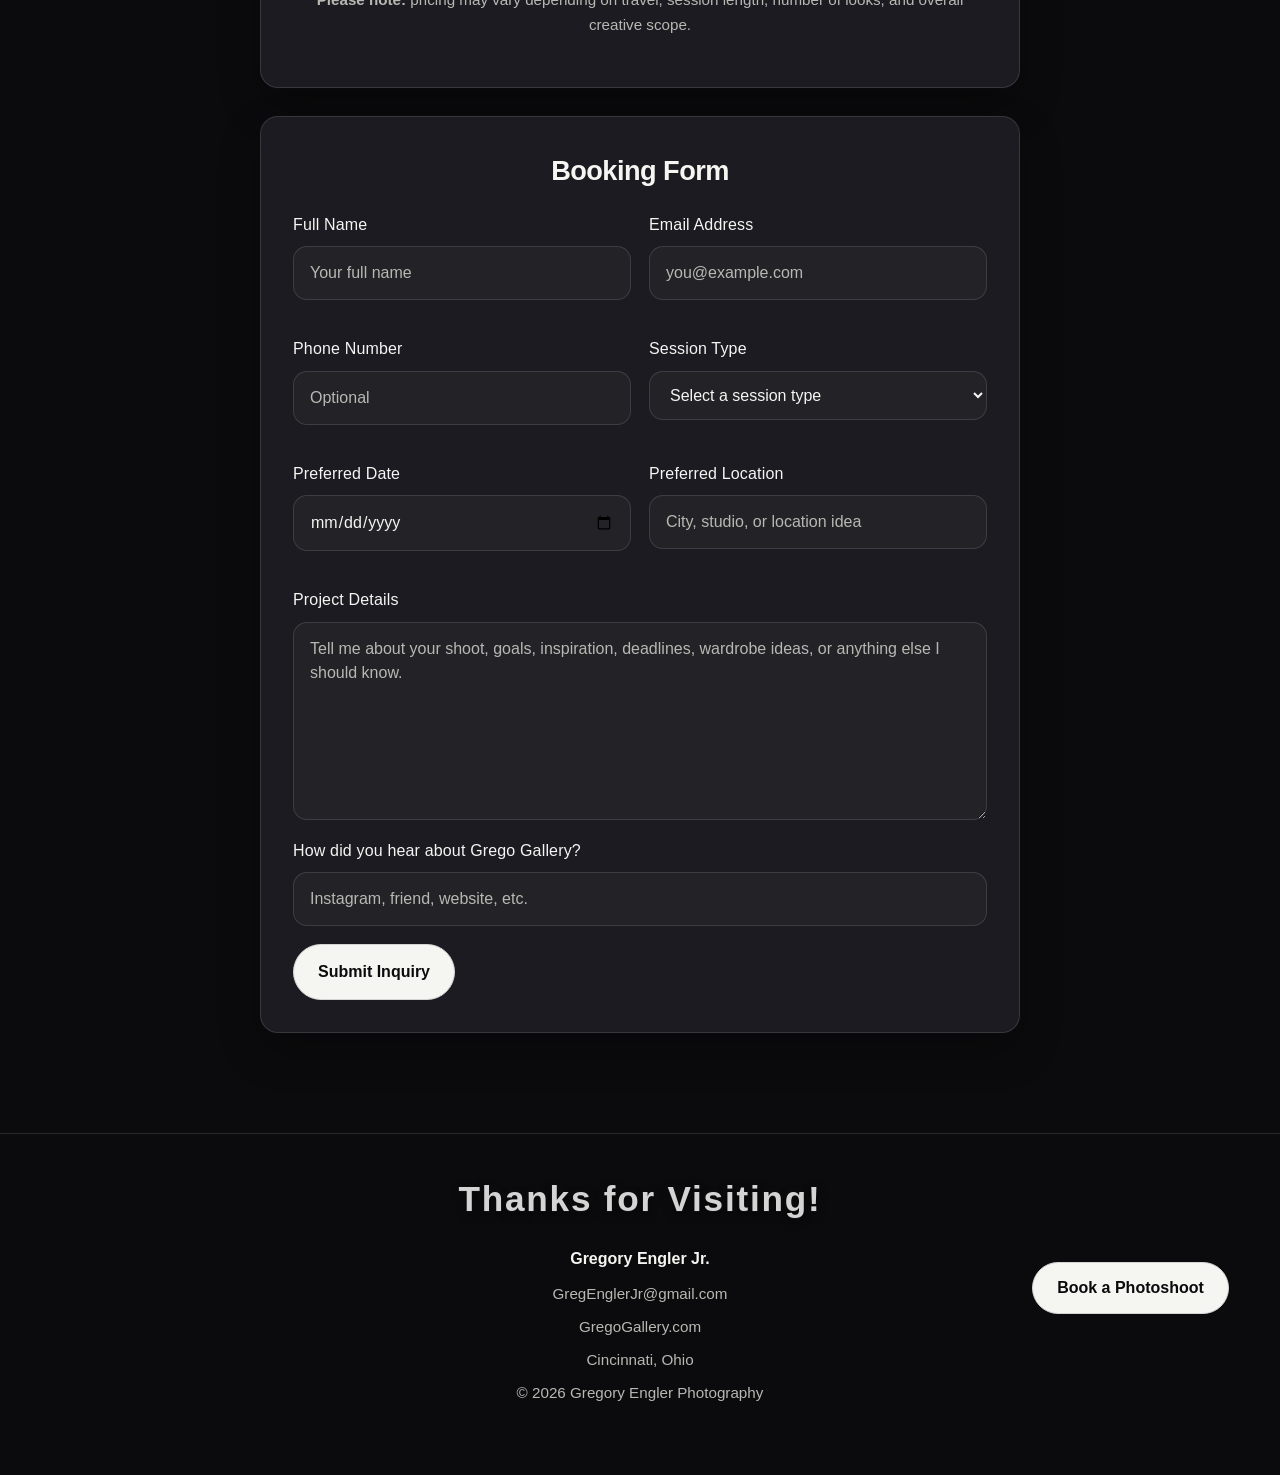
==== commit 24d79a19: "Add files via upload" ====
--- a/contact.html
+++ b/contact.html
@@ -25,6 +25,7 @@
   <li><a href="materialize.html" id="nav-materialize">Materialize</a></li>
   <li><a href="materialize2.html" id="nav-materialize2">Materialize2</a></li>
   <li><a href="JQuery.html" id="nav-JQuery">JQuery</a></li>
+  <li><a href="bootstrap.html" id="nav-bootstrap">Bootstrap</a></li>
 </ul>
         </ul>
       </nav>
